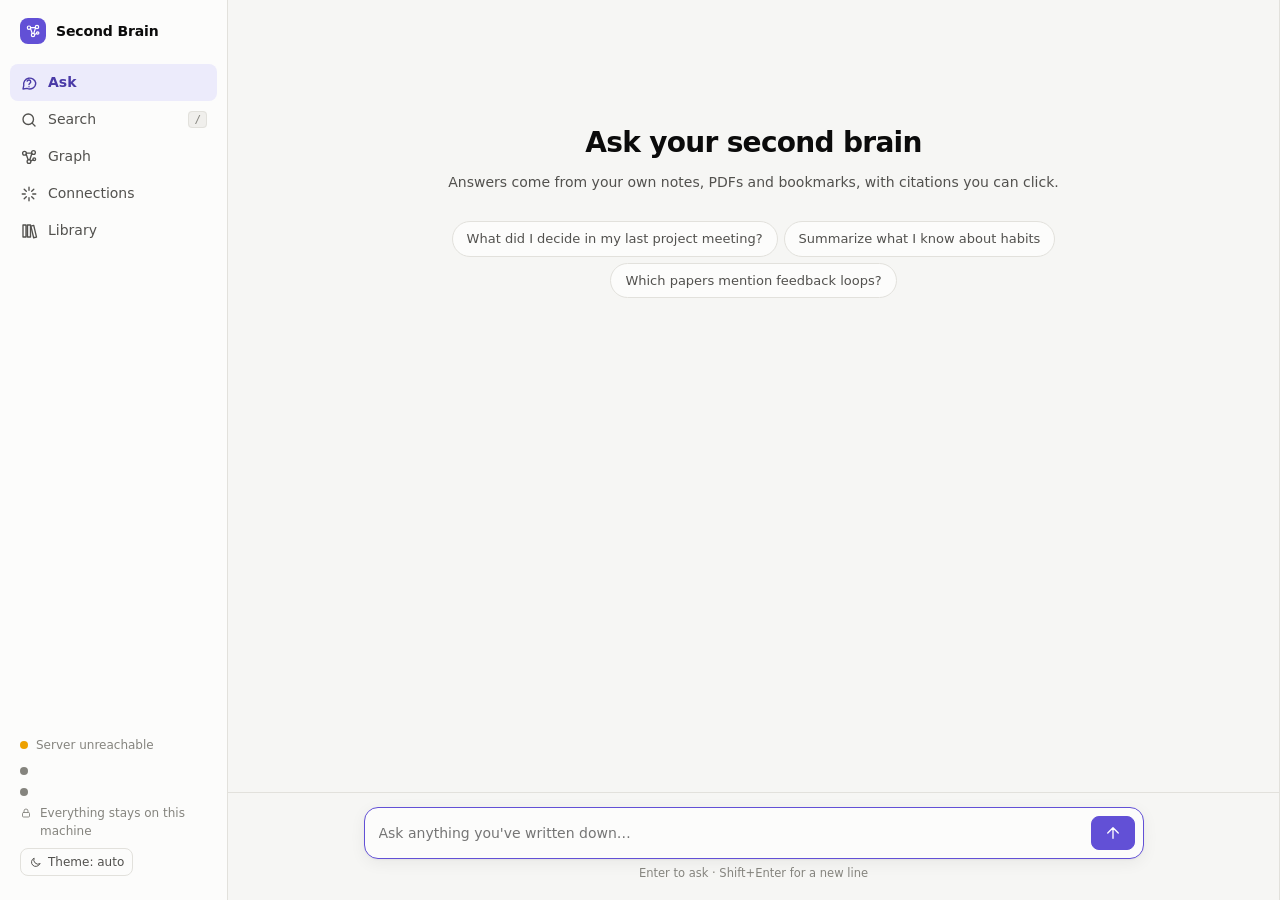
==== secondbrain/static/index.html @ 67fd0c5e "Second Brain OS: local-first knowledge graph over notes, PDFs and bookmarks - Loaders for Markdown (" ====
<!doctype html>
<html lang="en">
<head>
<meta charset="utf-8">
<meta name="viewport" content="width=device-width, initial-scale=1">
<title>Second Brain OS</title>
<link rel="icon" href="data:image/svg+xml,<svg xmlns='http://www.w3.org/2000/svg' viewBox='0 0 32 32'><rect width='32' height='32' rx='8' fill='%236250d6'/><g fill='none' stroke='white' stroke-width='2.4' stroke-linecap='round'><circle cx='10' cy='11' r='3'/><circle cx='22' cy='10' r='3'/><circle cx='16' cy='22' r='3'/><path d='M12.6 12.4 14.6 19.4M19.6 12 17.4 19.3M13 10.8h6'/></g></svg>">
<link rel="stylesheet" href="style.css">
</head>
<body>
<svg width="0" height="0" style="position:absolute" aria-hidden="true">
  <symbol id="i-ask" viewBox="0 0 24 24"><path d="M21 12a8 8 0 0 1-11.6 7.1L4 20l1-4.6A8 8 0 1 1 21 12Z"/><path d="M9.5 9.5a2.5 2.5 0 0 1 4.8 1c0 1.7-2.3 2-2.3 3.5M12 17h.01"/></symbol>
  <symbol id="i-search" viewBox="0 0 24 24"><circle cx="11" cy="11" r="7"/><path d="m20 20-3.5-3.5"/></symbol>
  <symbol id="i-graph" viewBox="0 0 24 24"><circle cx="6" cy="7" r="2.5"/><circle cx="18" cy="6" r="2.5"/><circle cx="12" cy="18" r="2.5"/><circle cx="19" cy="15" r="1.8"/><path d="M8.2 8.3 10.9 15.7M15.8 7.4 13.1 15.7M8.5 6.8h7M14.3 17.2l3.1-1.4"/></symbol>
  <symbol id="i-spark" viewBox="0 0 24 24"><path d="M12 3v4M12 17v4M3 12h4M17 12h4M5.6 5.6l2.8 2.8M15.6 15.6l2.8 2.8M5.6 18.4l2.8-2.8M15.6 8.4l2.8-2.8"/></symbol>
  <symbol id="i-library" viewBox="0 0 24 24"><path d="M4 4h4v16H4zM10 4h4v16h-4z"/><path d="m16.5 4.6 3.8-1 3.7 15.5-3.8.9z" transform="translate(-2 1)"/></symbol>
  <symbol id="i-note" viewBox="0 0 24 24"><path d="M14 3H6a2 2 0 0 0-2 2v14a2 2 0 0 0 2 2h12a2 2 0 0 0 2-2V9z"/><path d="M14 3v6h6M8 13h8M8 17h5"/></symbol>
  <symbol id="i-pdf" viewBox="0 0 24 24"><path d="M14 3H6a2 2 0 0 0-2 2v14a2 2 0 0 0 2 2h12a2 2 0 0 0 2-2V9z"/><path d="M14 3v6h6"/><path d="M8 17v-4h1.5a1.3 1.3 0 0 1 0 2.6H8M13 13v4h1a2 2 0 0 0 0-4z"/></symbol>
  <symbol id="i-bookmark" viewBox="0 0 24 24"><path d="M6 3h12v18l-6-4-6 4z"/></symbol>
  <symbol id="i-web" viewBox="0 0 24 24"><circle cx="12" cy="12" r="9"/><path d="M3 12h18M12 3a14 14 0 0 1 0 18M12 3a14 14 0 0 0 0 18"/></symbol>
  <symbol id="i-doc" viewBox="0 0 24 24"><path d="M14 3H6a2 2 0 0 0-2 2v14a2 2 0 0 0 2 2h12a2 2 0 0 0 2-2V9z"/><path d="M14 3v6h6M8 12h8M8 15h8M8 18h8"/></symbol>
  <symbol id="i-close" viewBox="0 0 24 24"><path d="M6 6l12 12M18 6 6 18"/></symbol>
  <symbol id="i-back" viewBox="0 0 24 24"><path d="M15 6l-6 6 6 6"/></symbol>
  <symbol id="i-external" viewBox="0 0 24 24"><path d="M14 4h6v6M20 4l-9 9M18 14v5a1 1 0 0 1-1 1H5a1 1 0 0 1-1-1V7a1 1 0 0 1 1-1h5"/></symbol>
  <symbol id="i-target" viewBox="0 0 24 24"><circle cx="12" cy="12" r="8"/><circle cx="12" cy="12" r="3"/></symbol>
  <symbol id="i-send" viewBox="0 0 24 24"><path d="M12 19V5M5 12l7-7 7 7"/></symbol>
  <symbol id="i-plus" viewBox="0 0 24 24"><path d="M12 5v14M5 12h14"/></symbol>
  <symbol id="i-minus" viewBox="0 0 24 24"><path d="M5 12h14"/></symbol>
  <symbol id="i-fit" viewBox="0 0 24 24"><path d="M4 9V4h5M20 9V4h-5M4 15v5h5M20 15v5h-5"/></symbol>
  <symbol id="i-refresh" viewBox="0 0 24 24"><path d="M20 11a8 8 0 0 0-14.8-4M4 4v4h4M4 13a8 8 0 0 0 14.8 4M20 20v-4h-4"/></symbol>
  <symbol id="i-folder" viewBox="0 0 24 24"><path d="M3 6a2 2 0 0 1 2-2h4l2 2h8a2 2 0 0 1 2 2v10a2 2 0 0 1-2 2H5a2 2 0 0 1-2-2z"/></symbol>
  <symbol id="i-upload" viewBox="0 0 24 24"><path d="M12 16V4M7 9l5-5 5 5M4 20h16"/></symbol>
  <symbol id="i-moon" viewBox="0 0 24 24"><path d="M20 14.5A8 8 0 0 1 9.5 4a8 8 0 1 0 10.5 10.5Z"/></symbol>
  <symbol id="i-lock" viewBox="0 0 24 24"><rect x="5" y="11" width="14" height="9" rx="2"/><path d="M8 11V8a4 4 0 0 1 8 0v3"/></symbol>
</svg>

<div class="app">
  <aside class="sidebar">
    <div class="brand"><span class="brand-mark"><svg class="i"><use href="#i-graph"/></svg></span>Second Brain</div>
    <nav class="nav" id="nav">
      <button data-view="ask"><svg class="i"><use href="#i-ask"/></svg>Ask</button>
      <button data-view="search"><svg class="i"><use href="#i-search"/></svg>Search<span class="count"><kbd>/</kbd></span></button>
      <button data-view="graph"><svg class="i"><use href="#i-graph"/></svg>Graph</button>
      <button data-view="connections"><svg class="i"><use href="#i-spark"/></svg>Connections<span class="count" id="nav-conn"></span></button>
      <button data-view="library"><svg class="i"><use href="#i-library"/></svg>Library<span class="count" id="nav-docs"></span></button>
    </nav>
    <div class="side-foot">
      <div class="status-line"><span class="dot" id="dot-index"></span><span id="status-index">Loading…</span></div>
      <div class="status-line"><span class="dot" id="dot-embed"></span><span id="status-embed"></span></div>
      <div class="status-line"><span class="dot" id="dot-llm"></span><span id="status-llm"></span></div>
      <div class="status-line"><svg class="i" style="width:12px;height:12px;margin-top:3px"><use href="#i-lock"/></svg><span>Everything stays on this machine</span></div>
      <button class="theme-toggle" id="theme-toggle"><svg class="i" style="width:13px;height:13px"><use href="#i-moon"/></svg><span>Theme: auto</span></button>
    </div>
  </aside>

  <main>
    <!-- ASK -->
    <section class="view" id="view-ask">
      <div class="thread" id="thread"><div class="thread-inner" id="thread-inner">
        <div class="ask-hero" id="ask-hero">
          <h1>Ask your second brain</h1>
          <p>Answers come from your own notes, PDFs and bookmarks, with citations you can click.</p>
          <div class="chips" id="ask-suggestions"></div>
        </div>
      </div></div>
      <div class="composer">
        <form id="ask-form">
          <textarea id="ask-input" rows="1" placeholder="Ask anything you've written down…" autocomplete="off"></textarea>
          <button class="btn primary" id="ask-send" type="submit" aria-label="Ask"><svg class="i"><use href="#i-send"/></svg></button>
        </form>
        <div class="hint" id="ask-hint">Enter to ask · Shift+Enter for a new line</div>
      </div>
    </section>

    <!-- SEARCH -->
    <section class="view" id="view-search">
      <div class="page">
        <div class="searchbar">
          <svg class="i"><use href="#i-search"/></svg>
          <input class="input" id="search-input" placeholder="Search by meaning or keyword…" autocomplete="off">
          <kbd>/</kbd>
        </div>
        <div class="chips" id="search-kinds"></div>
        <div class="results" id="search-results"></div>
      </div>
    </section>

    <!-- GRAPH -->
    <section class="view" id="view-graph">
      <canvas id="graph-canvas"></canvas>
      <div class="graph-panel card" id="graph-panel">
        <div style="display:flex;gap:6px">
          <input class="input" id="graph-find" placeholder="Find a note…" style="padding:7px 10px">
          <button class="btn small" id="graph-panel-toggle" type="button" aria-expanded="true">Filters</button>
        </div>
        <div class="panel-body">
        <h3>Edges</h3>
        <label class="toggle"><input type="checkbox" id="g-links" checked><span class="swatch-line" style="border-color:var(--edge-link)"></span>Links you wrote</label>
        <label class="toggle"><input type="checkbox" id="g-semantic" checked><span class="swatch-line" style="border-color:var(--edge-link);border-top-style:dashed"></span>Similar meaning</label>
        <label class="toggle"><input type="checkbox" id="g-discover" checked><span class="swatch-line" style="border-color:var(--discover)"></span>Discovered connections</label>
        <label class="toggle"><input type="checkbox" id="g-labels" checked>Show labels</label>
        <h3>Shapes</h3>
        <div class="shape-key" id="shape-key"></div>
        <h3>Clusters</h3>
        <div class="legend" id="graph-legend"></div>
        </div>
      </div>
      <div class="graph-zoom card">
        <button id="g-zoom-in" aria-label="Zoom in"><svg class="i"><use href="#i-plus"/></svg></button>
        <button id="g-zoom-out" aria-label="Zoom out"><svg class="i"><use href="#i-minus"/></svg></button>
        <button id="g-fit" aria-label="Fit to screen"><svg class="i"><use href="#i-fit"/></svg></button>
      </div>
      <div class="graph-tip card hidden" id="graph-tip"></div>
      <div class="empty hidden" id="graph-empty" style="position:absolute;inset:0;display:grid;place-content:center">
        <div><svg class="i" style="width:36px;height:36px"><use href="#i-graph"/></svg><h2>Your graph is empty</h2><p>Add a folder of notes in the Library to see how your ideas connect.</p></div>
      </div>
    </section>

    <!-- CONNECTIONS -->
    <section class="view" id="view-connections">
      <div class="page">
        <h1>Discovered connections</h1>
        <p class="lede">Pairs of documents that say similar things but that you never linked, tagged together, or connected through other notes. Each pair shows the words that bridge them and the two passages that match best.</p>
        <div id="conn-list"></div>
      </div>
    </section>

    <!-- LIBRARY -->
    <section class="view" id="view-library">
      <div class="page">
        <h1>Library</h1>
        <p class="lede">Folders and files indexed into your second brain. Changes are picked up when you re-index, or automatically if the server runs with <code>--watch</code>.</p>
        <div class="stats" id="lib-stats"></div>

        <div class="section-title"><svg class="i"><use href="#i-folder"/></svg>Sources</div>
        <form class="add-row" id="add-form">
          <input class="input" id="add-path" placeholder="/path/to/your/notes, a PDF folder, or a bookmarks.html export" style="padding:8px 12px">
          <button class="btn primary" type="submit"><svg class="i"><use href="#i-plus"/></svg>Add</button>
          <button class="btn" type="button" id="reindex-btn" title="Re-scan all sources"><svg class="i"><use href="#i-refresh"/></svg>Re-index</button>
        </form>
        <div class="dropzone" id="dropzone">
          <svg class="i"><use href="#i-upload"/></svg>
          <div>Drop files here or <u>browse</u>. Supports Markdown, text, PDF, DOCX, HTML and bookmark exports.</div>
          <input type="file" id="file-input" multiple hidden accept=".md,.markdown,.txt,.pdf,.docx,.html,.htm,.json,.org,.rst">
        </div>
        <div id="index-progress" class="hidden"><div class="progress"><div id="progress-bar" style="width:0"></div></div><div class="progress-label" id="progress-label"></div></div>
        <div id="index-report"></div>
        <div class="root-list" id="root-list"></div>

        <div class="section-title"><svg class="i"><use href="#i-note"/></svg>Documents <span class="muted" id="doc-count" style="font-weight:400"></span></div>
        <div style="display:flex;gap:8px;margin-bottom:8px;flex-wrap:wrap">
          <input class="input" id="doc-filter" placeholder="Filter by title or tag…" style="padding:6px 10px;max-width:280px">
          <div class="chips" id="doc-kinds" style="align-items:center"></div>
        </div>
        <table class="doc-table"><thead><tr><th>Title</th><th>Type</th><th>Tags</th><th class="num">Words</th></tr></thead><tbody id="doc-rows"></tbody></table>
      </div>
    </section>
  </main>

  <aside class="reader" id="reader">
    <div class="reader-head">
      <button class="icon-btn" id="reader-back" title="Back" disabled><svg class="i"><use href="#i-back"/></svg></button>
      <span style="flex:1"></span>
      <button class="icon-btn" id="reader-graph" title="Show in graph"><svg class="i"><use href="#i-target"/></svg></button>
      <a class="icon-btn" id="reader-open" title="Open original" target="_blank" rel="noopener"><svg class="i"><use href="#i-external"/></svg></a>
      <button class="icon-btn" id="reader-close" title="Close (Esc)"><svg class="i"><use href="#i-close"/></svg></button>
    </div>
    <div class="reader-body" id="reader-body"></div>
  </aside>

  <nav class="mobile-nav" id="mobile-nav">
    <button data-view="ask"><svg class="i"><use href="#i-ask"/></svg>Ask</button>
    <button data-view="search"><svg class="i"><use href="#i-search"/></svg>Search</button>
    <button data-view="graph"><svg class="i"><use href="#i-graph"/></svg>Graph</button>
    <button data-view="connections"><svg class="i"><use href="#i-spark"/></svg>Links</button>
    <button data-view="library"><svg class="i"><use href="#i-library"/></svg>Library</button>
  </nav>
</div>
<div class="cite-pop card hidden" id="cite-pop"></div>

<script src="markdown.js"></script>
<script src="graph.js"></script>
<script src="app.js"></script>
</body>
</html>
---- secondbrain/static/style.css ----
:root {
  color-scheme: light;
  --bg: #f6f6f4;
  --surface: #fcfcfb;
  --surface-2: #f0efec;
  --surface-3: #e7e6e2;
  --border: #e2e1dc;
  --border-strong: #cfcdc6;
  --text: #0b0b0b;
  --text-2: #52514e;
  --text-3: #85847e;
  --accent: #6250d6;
  --accent-soft: #ecebfb;
  --accent-text: #4a3aa7;
  --discover: #eb6834;
  --discover-soft: #fdeee6;
  --mark: #fff1b8;
  --danger: #c93b3a;
  --shadow: 0 1px 2px rgba(0,0,0,.04), 0 4px 16px rgba(0,0,0,.06);
  --series-1: #2a78d6; --series-2: #eb6834; --series-3: #1baf7a; --series-4: #eda100;
  --series-5: #e87ba4; --series-6: #008300; --series-7: #6250d6; --series-8: #e34948;
  --series-other: #a3a29c;
  --edge: rgba(40, 40, 36, .16);
  --edge-link: rgba(40, 40, 36, .42);
  --radius: 10px;
  --font: ui-sans-serif, system-ui, -apple-system, "Segoe UI", Roboto, "Helvetica Neue", Arial, sans-serif;
  --mono: ui-monospace, SFMono-Regular, Menlo, Consolas, monospace;
}
@media (prefers-color-scheme: dark) {
  :root:not([data-theme="light"]) {
    color-scheme: dark;
    --bg: #121211; --surface: #1a1a19; --surface-2: #232321; --surface-3: #2d2d2a;
    --border: #2f2f2c; --border-strong: #42423e;
    --text: #f0efec; --text-2: #c3c2b7; --text-3: #8d8c84;
    --accent: #9085e9; --accent-soft: #26233f; --accent-text: #b9b1f5;
    --discover: #f08055; --discover-soft: #3a2419; --mark: #4d4214; --danger: #e66767;
    --shadow: 0 1px 2px rgba(0,0,0,.3), 0 6px 24px rgba(0,0,0,.35);
    --series-1: #3987e5; --series-2: #d95926; --series-3: #199e70; --series-4: #c98500;
    --series-5: #d55181; --series-6: #008300; --series-7: #9085e9; --series-8: #e66767;
    --series-other: #6b6a64;
    --edge: rgba(240, 239, 236, .13); --edge-link: rgba(240, 239, 236, .4);
  }
}
:root[data-theme="dark"] {
  color-scheme: dark;
  --bg: #121211; --surface: #1a1a19; --surface-2: #232321; --surface-3: #2d2d2a;
  --border: #2f2f2c; --border-strong: #42423e;
  --text: #f0efec; --text-2: #c3c2b7; --text-3: #8d8c84;
  --accent: #9085e9; --accent-soft: #26233f; --accent-text: #b9b1f5;
  --discover: #f08055; --discover-soft: #3a2419; --mark: #4d4214; --danger: #e66767;
  --shadow: 0 1px 2px rgba(0,0,0,.3), 0 6px 24px rgba(0,0,0,.35);
  --series-1: #3987e5; --series-2: #d95926; --series-3: #199e70; --series-4: #c98500;
  --series-5: #d55181; --series-6: #008300; --series-7: #9085e9; --series-8: #e66767;
  --series-other: #6b6a64;
  --edge: rgba(240, 239, 236, .13); --edge-link: rgba(240, 239, 236, .4);
}

* { box-sizing: border-box; }
html, body { height: 100%; margin: 0; }
body { background: var(--bg); color: var(--text); font: 14px/1.5 var(--font); -webkit-font-smoothing: antialiased; }
button, input, textarea, select { font: inherit; color: inherit; }
a { color: var(--accent-text); }
svg.i { width: 18px; height: 18px; flex: none; stroke: currentColor; fill: none; stroke-width: 1.8; stroke-linecap: round; stroke-linejoin: round; }
.muted { color: var(--text-3); }
.hidden { display: none !important; }

/* ---------- layout ---------- */
.app { display: grid; grid-template-columns: 228px 1fr auto; height: 100vh; overflow: hidden; }
.sidebar { background: var(--surface); border-right: 1px solid var(--border); display: flex; flex-direction: column; padding: 14px 10px; gap: 4px; min-width: 0; }
.brand { display: flex; align-items: center; gap: 10px; padding: 4px 10px 16px; font-weight: 650; letter-spacing: -.01em; }
.brand-mark { width: 26px; height: 26px; border-radius: 8px; background: var(--accent); display: grid; place-items: center; color: #fff; }
.brand-mark svg { width: 16px; height: 16px; stroke: #fff; }
.nav button { display: flex; align-items: center; gap: 10px; width: 100%; padding: 8px 10px; border: 0; background: none; border-radius: 8px; color: var(--text-2); cursor: pointer; text-align: left; }
.nav button:hover { background: var(--surface-2); color: var(--text); }
.nav button.active { background: var(--accent-soft); color: var(--accent-text); font-weight: 560; }
.nav .count { margin-left: auto; font-size: 12px; color: var(--text-3); font-variant-numeric: tabular-nums; }
.nav button.active .count { color: var(--accent-text); }
.side-foot { margin-top: auto; padding: 10px; font-size: 12px; color: var(--text-3); display: flex; flex-direction: column; gap: 8px; }
.status-line { display: flex; align-items: flex-start; gap: 8px; }
.dot { width: 8px; height: 8px; border-radius: 50%; margin-top: 5px; flex: none; background: var(--text-3); }
.dot.ok { background: var(--series-3); }
.dot.warn { background: var(--series-4); }
.dot.busy { background: var(--accent); animation: pulse 1.2s infinite; }
@keyframes pulse { 50% { opacity: .3; } }
.theme-toggle { align-self: flex-start; border: 1px solid var(--border); background: var(--surface); border-radius: 8px; padding: 4px 8px; cursor: pointer; display: flex; gap: 6px; align-items: center; color: var(--text-2); font-size: 12px; }

main { min-width: 0; overflow: hidden; position: relative; }
.view { position: absolute; inset: 0; overflow-y: auto; display: none; }
.view.active { display: block; }
.page { max-width: 860px; margin: 0 auto; padding: 32px 28px 64px; }
.page h1 { font-size: 22px; letter-spacing: -.02em; margin: 0 0 4px; font-weight: 650; }
.page .lede { color: var(--text-2); margin: 0 0 24px; }

/* ---------- common controls ---------- */
.input { width: 100%; border: 1px solid var(--border); background: var(--surface); border-radius: var(--radius); padding: 10px 12px; outline: none; transition: border-color .15s, box-shadow .15s; }
.input:focus { border-color: var(--accent); box-shadow: 0 0 0 3px var(--accent-soft); }
.btn { display: inline-flex; align-items: center; gap: 6px; border: 1px solid var(--border); background: var(--surface); border-radius: 8px; padding: 7px 12px; cursor: pointer; white-space: nowrap; }
.btn:hover { background: var(--surface-2); }
.btn.primary { background: var(--accent); border-color: var(--accent); color: #fff; }
.btn.primary:hover { filter: brightness(1.08); }
.btn:disabled { opacity: .5; cursor: default; }
.btn.small { padding: 4px 9px; font-size: 12px; }
.chips { display: flex; flex-wrap: wrap; gap: 6px; }
.chip { border: 1px solid var(--border); background: var(--surface); border-radius: 999px; padding: 3px 10px; font-size: 12px; cursor: pointer; color: var(--text-2); }
.chip:hover { border-color: var(--border-strong); color: var(--text); }
.chip.active { background: var(--text); border-color: var(--text); color: var(--surface); }
.tag { display: inline-block; font-size: 11.5px; color: var(--text-3); background: var(--surface-2); border-radius: 5px; padding: 1px 6px; margin: 0 4px 4px 0; }
.kind { display: inline-flex; align-items: center; gap: 4px; font-size: 11px; text-transform: uppercase; letter-spacing: .04em; color: var(--text-3); font-weight: 600; }
.kind svg { width: 13px; height: 13px; }
.card { background: var(--surface); border: 1px solid var(--border); border-radius: var(--radius); }
mark { background: var(--mark); color: inherit; border-radius: 2px; padding: 0 1px; }
.empty { text-align: center; padding: 64px 20px; color: var(--text-3); }
.empty h2 { color: var(--text); font-size: 17px; margin: 12px 0 4px; font-weight: 600; }
.spinner { width: 14px; height: 14px; border: 2px solid var(--border-strong); border-top-color: var(--accent); border-radius: 50%; animation: spin .7s linear infinite; display: inline-block; vertical-align: -2px; }
@keyframes spin { to { transform: rotate(360deg); } }

/* ---------- ask ---------- */
#view-ask { display: none; flex-direction: column; }
#view-ask.active { display: flex; }
.thread { flex: 1; overflow-y: auto; }
.thread-inner { max-width: 780px; margin: 0 auto; padding: 32px 28px 24px; }
.ask-hero { text-align: center; padding: 10vh 0 24px; }
.ask-hero h1 { font-size: 28px; letter-spacing: -.025em; margin: 0 0 8px; font-weight: 650; }
.ask-hero p { color: var(--text-2); margin: 0 0 28px; }
.ask-hero .chips { justify-content: center; max-width: 620px; margin: 0 auto; }
.ask-hero .chip { padding: 7px 14px; font-size: 13px; }
.msg-user { margin: 28px 0 12px; font-size: 18px; font-weight: 600; letter-spacing: -.01em; }
.answer { line-height: 1.65; }
.answer-meta { display: flex; gap: 8px; align-items: center; font-size: 12px; color: var(--text-3); margin-bottom: 8px; }
.answer-meta .badge { border: 1px solid var(--border); border-radius: 999px; padding: 1px 8px; }
.cite { display: inline-flex; align-items: center; justify-content: center; min-width: 18px; height: 18px; padding: 0 5px; margin: 0 1px; border-radius: 5px; background: var(--accent-soft); color: var(--accent-text); font-size: 11px; font-weight: 650; cursor: pointer; vertical-align: 2px; text-decoration: none; border: 0; line-height: 1; }
.cite:hover { background: var(--accent); color: #fff; }
.sources { display: grid; grid-template-columns: repeat(auto-fill, minmax(220px, 1fr)); gap: 8px; margin: 16px 0 8px; }
.source { padding: 10px 12px; cursor: pointer; transition: border-color .15s; position: relative; }
.source:hover { border-color: var(--accent); }
.source .n { position: absolute; top: 10px; right: 10px; font-size: 11px; font-weight: 650; color: var(--accent-text); }
.source .t { font-weight: 560; font-size: 13px; padding-right: 22px; overflow: hidden; text-overflow: ellipsis; white-space: nowrap; }
.source .loc { font-size: 12px; color: var(--text-3); overflow: hidden; text-overflow: ellipsis; white-space: nowrap; }
.source.dim { opacity: .55; }
.composer { border-top: 1px solid var(--border); background: var(--bg); padding: 14px 28px 18px; }
.composer form { max-width: 780px; margin: 0 auto; display: flex; gap: 8px; align-items: flex-end; background: var(--surface); border: 1px solid var(--border); border-radius: 14px; padding: 8px 8px 8px 14px; box-shadow: var(--shadow); }
.composer form:focus-within { border-color: var(--accent); }
.composer textarea { flex: 1; border: 0; outline: 0; resize: none; background: transparent; padding: 6px 0; max-height: 160px; }
.composer .hint { max-width: 780px; margin: 6px auto 0; font-size: 11.5px; color: var(--text-3); text-align: center; }
.cite-pop { position: fixed; z-index: 50; max-width: 380px; padding: 10px 12px; font-size: 12.5px; line-height: 1.5; box-shadow: var(--shadow); pointer-events: none; }
.cite-pop .t { font-weight: 600; margin-bottom: 4px; }

/* ---------- markdown ---------- */
.md h1, .md h2, .md h3, .md h4 { letter-spacing: -.01em; line-height: 1.3; margin: 1.3em 0 .5em; font-weight: 640; }
.md h1 { font-size: 1.45em; } .md h2 { font-size: 1.2em; } .md h3 { font-size: 1.05em; } .md h4 { font-size: 1em; }
.md > :first-child { margin-top: 0; }
.md p, .md ul, .md ol, .md blockquote, .md pre, .md table { margin: 0 0 .8em; }
.md ul, .md ol { padding-left: 1.4em; }
.md li { margin: .15em 0; }
.md code { font-family: var(--mono); font-size: .88em; background: var(--surface-2); padding: .1em .35em; border-radius: 4px; }
.md pre { background: var(--surface-2); padding: 12px 14px; border-radius: 8px; overflow-x: auto; }
.md pre code { background: none; padding: 0; }
.md blockquote { border-left: 3px solid var(--border-strong); padding-left: 12px; color: var(--text-2); }
.md hr { border: 0; border-top: 1px solid var(--border); margin: 1.4em 0; }
.md table { border-collapse: collapse; width: 100%; font-size: .95em; }
.md th, .md td { border: 1px solid var(--border); padding: 5px 9px; text-align: left; }
.md a.wikilink { color: var(--accent-text); text-decoration: none; border-bottom: 1px dashed currentColor; cursor: pointer; }
.md .hashtag { color: var(--accent-text); }
.md .page-break { display: flex; align-items: center; gap: 10px; color: var(--text-3); font-size: 11px; text-transform: uppercase; letter-spacing: .06em; margin: 1.6em 0 1em; }
.md .page-break::before, .md .page-break::after { content: ""; flex: 1; border-top: 1px solid var(--border); }

/* ---------- search ---------- */
.searchbar { position: relative; margin-bottom: 14px; }
.searchbar svg { position: absolute; left: 12px; top: 50%; transform: translateY(-50%); color: var(--text-3); }
.searchbar .input { padding-left: 38px; font-size: 15px; padding-top: 12px; padding-bottom: 12px; }
.searchbar kbd { position: absolute; right: 12px; top: 50%; transform: translateY(-50%); }
kbd { font-family: var(--mono); font-size: 11px; color: var(--text-3); border: 1px solid var(--border); border-radius: 4px; padding: 1px 5px; background: var(--surface-2); }
.results { margin-top: 18px; display: flex; flex-direction: column; gap: 10px; }
.result { padding: 14px 16px; cursor: pointer; transition: border-color .15s; }
.result:hover { border-color: var(--border-strong); }
.result-head { display: flex; align-items: baseline; gap: 10px; margin-bottom: 4px; }
.result-title { font-weight: 600; font-size: 15px; }
.result-loc { font-size: 12px; color: var(--text-3); }
.result-snippet { color: var(--text-2); font-size: 13.5px; }
.result-more { font-size: 12.5px; color: var(--text-3); margin-top: 6px; padding-top: 6px; border-top: 1px dashed var(--border); }
.result-why { margin-left: auto; font-size: 11px; color: var(--text-3); display: flex; gap: 6px; white-space: nowrap; }

/* ---------- graph ---------- */
#view-graph { overflow: hidden; }
#graph-canvas { position: absolute; inset: 0; width: 100%; height: 100%; cursor: grab; touch-action: none; }
#graph-canvas.dragging { cursor: grabbing; }
#graph-canvas.pointer { cursor: pointer; }
.graph-panel { position: absolute; top: 16px; left: 16px; width: 264px; padding: 12px; display: flex; flex-direction: column; gap: 10px; box-shadow: var(--shadow); max-height: calc(100% - 32px); overflow-y: auto; }
.graph-panel .panel-body { display: flex; flex-direction: column; gap: 10px; }
.graph-panel.collapsed .panel-body { display: none; }
#graph-panel-toggle { display: none; }
.graph-panel h3 { margin: 0; font-size: 11px; text-transform: uppercase; letter-spacing: .06em; color: var(--text-3); font-weight: 650; }
.toggle { display: flex; align-items: center; gap: 8px; font-size: 13px; cursor: pointer; user-select: none; }
.toggle input { accent-color: var(--accent); margin: 0; }
.swatch-line { width: 18px; height: 0; border-top: 2px solid; flex: none; }
.legend { display: flex; flex-direction: column; gap: 2px; }
.legend-item { display: flex; align-items: center; gap: 8px; font-size: 12.5px; padding: 3px 6px; margin: 0 -6px; border-radius: 6px; cursor: pointer; color: var(--text-2); }
.legend-item:hover { background: var(--surface-2); }
.legend-item.off { opacity: .35; }
.legend-item .sw { width: 10px; height: 10px; border-radius: 3px; flex: none; }
.legend-item .lbl { overflow: hidden; text-overflow: ellipsis; white-space: nowrap; flex: 1; }
.legend-item .ct { font-size: 11px; color: var(--text-3); font-variant-numeric: tabular-nums; }
.shape-key { display: flex; gap: 12px; flex-wrap: wrap; font-size: 12px; color: var(--text-2); }
.shape-key span { display: inline-flex; align-items: center; gap: 5px; }
.graph-zoom { position: absolute; right: 16px; bottom: 16px; display: flex; flex-direction: column; box-shadow: var(--shadow); overflow: hidden; }
.graph-zoom button { border: 0; background: none; width: 34px; height: 34px; cursor: pointer; display: grid; place-items: center; color: var(--text-2); }
.graph-zoom button:hover { background: var(--surface-2); color: var(--text); }
.graph-zoom button + button { border-top: 1px solid var(--border); }
.graph-tip { position: absolute; pointer-events: none; padding: 8px 10px; font-size: 12.5px; box-shadow: var(--shadow); max-width: 280px; z-index: 5; }
.graph-tip .t { font-weight: 600; }
.range { width: 100%; accent-color: var(--accent); }

/* ---------- connections ---------- */
.conn { padding: 16px; margin-bottom: 12px; }
.conn-pair { display: grid; grid-template-columns: 1fr auto 1fr; gap: 12px; align-items: stretch; }
.conn-doc { cursor: pointer; padding: 10px 12px; border-radius: 8px; background: var(--surface-2); min-width: 0; }
.conn-doc:hover { background: var(--surface-3); }
.conn-doc .t { font-weight: 600; font-size: 14px; margin: 2px 0 6px; }
.conn-doc .q { font-size: 12.5px; color: var(--text-2); display: -webkit-box; -webkit-line-clamp: 4; -webkit-box-orient: vertical; overflow: hidden; }
.conn-mid { display: flex; flex-direction: column; align-items: center; justify-content: center; gap: 4px; color: var(--discover); min-width: 56px; }
.conn-mid .pct { font-size: 12px; font-weight: 650; font-variant-numeric: tabular-nums; }
.conn-foot { display: flex; align-items: center; gap: 8px; margin-top: 12px; flex-wrap: wrap; font-size: 12px; color: var(--text-3); }
.term { background: var(--discover-soft); color: var(--text); border-radius: 5px; padding: 1px 7px; font-size: 12px; }
.conn-foot .btn { margin-left: auto; }

/* ---------- library ---------- */
.stats { display: grid; grid-template-columns: repeat(4, 1fr); gap: 10px; margin-bottom: 24px; }
.stat { padding: 12px 14px; }
.stat .v { font-size: 22px; font-weight: 650; letter-spacing: -.02em; font-variant-numeric: tabular-nums; }
.stat .l { font-size: 12px; color: var(--text-3); }
.section-title { font-size: 13px; font-weight: 650; margin: 28px 0 10px; display: flex; align-items: center; gap: 8px; }
.add-row { display: flex; gap: 8px; }
.dropzone { margin-top: 10px; border: 1.5px dashed var(--border-strong); border-radius: var(--radius); padding: 22px; text-align: center; color: var(--text-3); cursor: pointer; transition: all .15s; }
.dropzone.over, .dropzone:hover { border-color: var(--accent); background: var(--accent-soft); color: var(--accent-text); }
.root-list { display: flex; flex-direction: column; gap: 6px; margin-top: 10px; }
.root { display: flex; align-items: center; gap: 10px; padding: 8px 12px; font-family: var(--mono); font-size: 12.5px; }
.root span { flex: 1; overflow: hidden; text-overflow: ellipsis; white-space: nowrap; }
.progress { height: 4px; background: var(--surface-3); border-radius: 2px; overflow: hidden; margin-top: 10px; }
.progress > div { height: 100%; background: var(--accent); transition: width .3s; }
.progress-label { font-size: 12px; color: var(--text-3); margin-top: 6px; overflow: hidden; text-overflow: ellipsis; white-space: nowrap; }
.doc-table { width: 100%; border-collapse: collapse; font-size: 13px; }
.doc-table th { text-align: left; font-weight: 600; color: var(--text-3); font-size: 12px; padding: 6px 10px; border-bottom: 1px solid var(--border); }
.doc-table td { padding: 8px 10px; border-bottom: 1px solid var(--border); vertical-align: top; }
.doc-table tr:hover td { background: var(--surface-2); cursor: pointer; }
.doc-table .num { text-align: right; font-variant-numeric: tabular-nums; color: var(--text-2); }
.notice { padding: 10px 12px; border-radius: 8px; background: var(--surface-2); font-size: 12.5px; color: var(--text-2); margin-top: 10px; }
.notice.error { color: var(--danger); }

/* ---------- reader ---------- */
.reader { width: 0; overflow: hidden; background: var(--surface); border-left: 1px solid var(--border); transition: width .2s ease; display: flex; flex-direction: column; }
.reader.open { width: min(560px, 46vw); }
.reader-head { display: flex; align-items: center; gap: 4px; padding: 10px 12px; border-bottom: 1px solid var(--border); min-width: 320px; }
.icon-btn { border: 0; background: none; width: 30px; height: 30px; border-radius: 7px; display: grid; place-items: center; cursor: pointer; color: var(--text-2); flex: none; }
.icon-btn:hover { background: var(--surface-2); color: var(--text); }
.icon-btn:disabled { opacity: .3; cursor: default; background: none; }
.reader-body { flex: 1; overflow-y: auto; padding: 22px 26px 48px; min-width: 320px; }
.reader-title { font-size: 21px; font-weight: 650; letter-spacing: -.02em; margin: 6px 0 4px; line-height: 1.25; }
.reader-path { font-size: 12px; color: var(--text-3); word-break: break-all; margin-bottom: 10px; }
.cited { border-left: 3px solid var(--accent); background: var(--accent-soft); padding: 10px 12px; border-radius: 0 8px 8px 0; margin: 14px 0 20px; font-size: 13px; }
.cited .l { font-size: 11px; text-transform: uppercase; letter-spacing: .05em; color: var(--accent-text); font-weight: 650; margin-bottom: 4px; }
.reader .md { font-size: 14.5px; line-height: 1.7; }
.reader mark.hit { background: var(--mark); box-shadow: 0 0 0 2px var(--mark); }
.rel-section { margin-top: 28px; border-top: 1px solid var(--border); padding-top: 16px; }
.rel-section h4 { margin: 0 0 8px; font-size: 12px; text-transform: uppercase; letter-spacing: .05em; color: var(--text-3); font-weight: 650; }
.rel-item { display: flex; align-items: center; gap: 8px; padding: 6px 8px; margin: 0 -8px; border-radius: 7px; cursor: pointer; font-size: 13.5px; }
.rel-item:hover { background: var(--surface-2); }
.rel-item .t { flex: 1; min-width: 0; overflow: hidden; text-overflow: ellipsis; white-space: nowrap; }
.rel-item .sub { font-size: 11.5px; color: var(--text-3); white-space: nowrap; overflow: hidden; text-overflow: ellipsis; max-width: 45%; }
.new-badge { font-size: 10px; font-weight: 700; text-transform: uppercase; letter-spacing: .04em; color: var(--discover); border: 1px solid currentColor; border-radius: 4px; padding: 0 4px; flex: none; }

/* ---------- toast ---------- */
.toast { position: fixed; bottom: 20px; left: 50%; transform: translateX(-50%); padding: 10px 16px; box-shadow: var(--shadow); z-index: 100; font-size: 13px; }

/* ---------- mobile ---------- */
.mobile-nav { display: none; }
@media (max-width: 820px) {
  .app { grid-template-columns: 1fr; grid-template-rows: 1fr auto; }
  .sidebar { display: none; }
  .mobile-nav { display: flex; border-top: 1px solid var(--border); background: var(--surface); }
  .mobile-nav button { flex: 1; border: 0; background: none; padding: 8px 0 10px; display: flex; flex-direction: column; align-items: center; gap: 2px; font-size: 11px; color: var(--text-3); cursor: pointer; }
  .mobile-nav button.active { color: var(--accent-text); }
  .reader { position: fixed; inset: 0; z-index: 40; width: 100% !important; border: 0; transform: translateX(100%); transition: transform .2s; }
  .reader.open { transform: none; }
  .reader-head, .reader-body { min-width: 0; }
  .page, .thread-inner { padding-left: 16px; padding-right: 16px; }
  .composer { padding-left: 16px; padding-right: 16px; }
  .stats { grid-template-columns: repeat(2, 1fr); }
  .conn-pair { grid-template-columns: 1fr; }
  .conn-mid { flex-direction: row; }
  .graph-panel { width: auto; right: 16px; top: 12px; left: 12px; max-height: 60%; }
  #graph-panel-toggle { display: inline-flex; }
  .result-why { display: none; }
}
::highlight(cited) { background-color: var(--mark); }
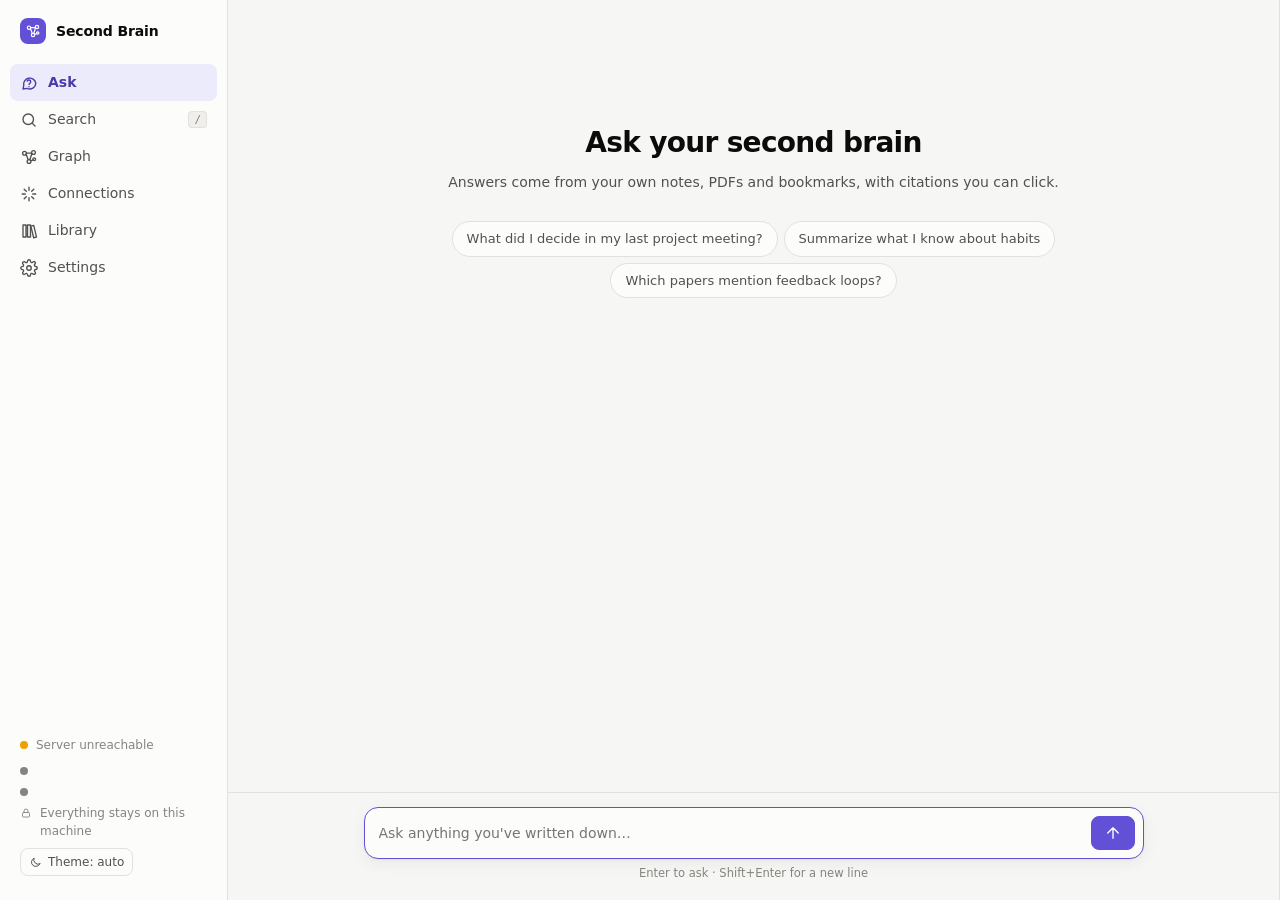
==== commit aabfbdbf: "Add API key manager and cloud answer engines (Claude, OpenAI, Gemini, GitHub Models) - New llm modul" ====
--- a/secondbrain/static/index.html
+++ b/secondbrain/static/index.html
@@ -31,6 +31,9 @@
   <symbol id="i-folder" viewBox="0 0 24 24"><path d="M3 6a2 2 0 0 1 2-2h4l2 2h8a2 2 0 0 1 2 2v10a2 2 0 0 1-2 2H5a2 2 0 0 1-2-2z"/></symbol>
   <symbol id="i-upload" viewBox="0 0 24 24"><path d="M12 16V4M7 9l5-5 5 5M4 20h16"/></symbol>
   <symbol id="i-moon" viewBox="0 0 24 24"><path d="M20 14.5A8 8 0 0 1 9.5 4a8 8 0 1 0 10.5 10.5Z"/></symbol>
+  <symbol id="i-settings" viewBox="0 0 24 24"><circle cx="12" cy="12" r="3"/><path d="M19.4 15a1.7 1.7 0 0 0 .3 1.8l.1.1a2 2 0 1 1-2.8 2.8l-.1-.1a1.7 1.7 0 0 0-1.8-.3 1.7 1.7 0 0 0-1 1.5V21a2 2 0 1 1-4 0v-.1a1.7 1.7 0 0 0-1.1-1.5 1.7 1.7 0 0 0-1.8.3l-.1.1a2 2 0 1 1-2.8-2.8l.1-.1a1.7 1.7 0 0 0 .3-1.8 1.7 1.7 0 0 0-1.5-1H3a2 2 0 1 1 0-4h.1a1.7 1.7 0 0 0 1.5-1.1 1.7 1.7 0 0 0-.3-1.8l-.1-.1a2 2 0 1 1 2.8-2.8l.1.1a1.7 1.7 0 0 0 1.8.3H9a1.7 1.7 0 0 0 1-1.5V3a2 2 0 1 1 4 0v.1a1.7 1.7 0 0 0 1 1.5 1.7 1.7 0 0 0 1.8-.3l.1-.1a2 2 0 1 1 2.8 2.8l-.1.1a1.7 1.7 0 0 0-.3 1.8V9a1.7 1.7 0 0 0 1.5 1H21a2 2 0 1 1 0 4h-.1a1.7 1.7 0 0 0-1.5 1Z"/></symbol>
+  <symbol id="i-cloud" viewBox="0 0 24 24"><path d="M17.5 19H7a5 5 0 1 1 1-9.9A6 6 0 0 1 19.5 11 4 4 0 0 1 17.5 19Z"/></symbol>
+  <symbol id="i-key" viewBox="0 0 24 24"><circle cx="8" cy="15" r="4"/><path d="m10.8 12.2 9.2-9.2M17 6l3 3M14 9l2 2"/></symbol>
   <symbol id="i-lock" viewBox="0 0 24 24"><rect x="5" y="11" width="14" height="9" rx="2"/><path d="M8 11V8a4 4 0 0 1 8 0v3"/></symbol>
 </svg>
 
@@ -43,6 +46,7 @@
       <button data-view="graph"><svg class="i"><use href="#i-graph"/></svg>Graph</button>
       <button data-view="connections"><svg class="i"><use href="#i-spark"/></svg>Connections<span class="count" id="nav-conn"></span></button>
       <button data-view="library"><svg class="i"><use href="#i-library"/></svg>Library<span class="count" id="nav-docs"></span></button>
+      <button data-view="settings"><svg class="i"><use href="#i-settings"/></svg>Settings</button>
     </nav>
     <div class="side-foot">
       <div class="status-line"><span class="dot" id="dot-index"></span><span id="status-index">Loading…</span></div>
@@ -155,6 +159,30 @@
         <table class="doc-table"><thead><tr><th>Title</th><th>Type</th><th>Tags</th><th class="num">Words</th></tr></thead><tbody id="doc-rows"></tbody></table>
       </div>
     </section>
+    <!-- SETTINGS -->
+    <section class="view" id="view-settings">
+      <div class="page">
+        <h1>Settings</h1>
+        <p class="lede">Choose what writes your answers, and see exactly what Second Brain reads.</p>
+
+        <div class="section-title"><svg class="i"><use href="#i-ask"/></svg>Answer engine</div>
+        <div class="chips" id="engine-choice"></div>
+        <div class="notice" id="engine-note"></div>
+        <div class="providers" id="providers"></div>
+
+        <div class="section-title"><svg class="i"><use href="#i-folder"/></svg>What gets indexed</div>
+        <div class="card explain md">
+          <p><strong>Only what you add.</strong> Second Brain never scans your whole disk. It reads the folders and files you add in the Library (or with <code>brain add</code>), plus files you drop into the upload box. Nothing else on your machine is opened.</p>
+          <ul>
+            <li><strong>Inside an added folder</strong> it reads, recursively, files with these extensions: <code>.md .markdown .txt .org .rst .pdf .docx .html .htm</code>, and bookmark exports (<code>bookmarks.html</code>, Chrome's <code>Bookmarks</code> JSON). Everything else is ignored: images, code, archives, apps.</li>
+            <li><strong>It skips</strong> hidden files and folders (anything starting with a dot), <code>.git</code>, <code>node_modules</code>, virtualenvs, <code>.obsidian</code>, <code>.trash</code>, build folders, and files larger than 50&nbsp;MB.</li>
+            <li><strong>Re-indexing</strong> only re-reads files whose size or modification time changed, and removes documents whose files were deleted. With <code>brain serve --watch</code>, changes in your added folders are picked up within a few seconds.</li>
+            <li><strong>Your files are never modified.</strong> Their text is copied into one database, <code id="home-path">~/.secondbrain/brain.db</code>. Removing a source deletes its entries from that database, not your files.</li>
+            <li><strong>Network use:</strong> none by default. The only outbound traffic is a one-time download of the local embedding model, fetching bookmarked pages if you turn on <code>fetch_bookmarks</code>, and the cloud answer engine if you select one above.</li>
+          </ul>
+        </div>
+      </div>
+    </section>
   </main>
 
   <aside class="reader" id="reader">
@@ -174,6 +202,7 @@
     <button data-view="graph"><svg class="i"><use href="#i-graph"/></svg>Graph</button>
     <button data-view="connections"><svg class="i"><use href="#i-spark"/></svg>Links</button>
     <button data-view="library"><svg class="i"><use href="#i-library"/></svg>Library</button>
+    <button data-view="settings"><svg class="i"><use href="#i-settings"/></svg>Settings</button>
   </nav>
 </div>
 <div class="cite-pop card hidden" id="cite-pop"></div>
--- a/secondbrain/static/style.css
+++ b/secondbrain/static/style.css
@@ -246,6 +246,34 @@
 .notice { padding: 10px 12px; border-radius: 8px; background: var(--surface-2); font-size: 12.5px; color: var(--text-2); margin-top: 10px; }
 .notice.error { color: var(--danger); }
 
+/* ---------- settings ---------- */
+#engine-choice { margin-bottom: 10px; }
+#engine-choice .chip { display: inline-flex; align-items: center; gap: 5px; padding: 5px 12px; font-size: 13px; }
+#engine-choice .chip:disabled { opacity: .45; cursor: not-allowed; }
+#engine-choice .chip svg { width: 13px; height: 13px; }
+.providers { display: grid; grid-template-columns: repeat(auto-fill, minmax(330px, 1fr)); gap: 10px; margin-top: 14px; }
+.provider { padding: 14px 16px; display: flex; flex-direction: column; gap: 8px; }
+.provider.active { border-color: var(--accent); box-shadow: 0 0 0 3px var(--accent-soft); }
+.p-head { display: flex; align-items: center; gap: 8px; }
+.p-name { font-weight: 620; font-size: 14.5px; }
+.pill { font-size: 10.5px; font-weight: 650; text-transform: uppercase; letter-spacing: .04em; border-radius: 4px; padding: 1px 6px; display: inline-flex; align-items: center; gap: 3px; }
+.pill svg { width: 11px; height: 11px; }
+.pill.local { background: var(--surface-2); color: var(--text-2); }
+.pill.cloud { background: var(--discover-soft); color: var(--text); }
+.p-status { margin-left: auto; font-size: 12px; color: var(--text-3); display: flex; align-items: center; gap: 6px; }
+.p-notes { font-size: 12.5px; color: var(--text-2); }
+.p-key { display: flex; gap: 6px; }
+.p-key .input, .p-model select { padding: 6px 10px; font-size: 13px; }
+.p-keyline { font-size: 12px; color: var(--text-3); display: flex; gap: 8px; align-items: center; flex-wrap: wrap; }
+.p-keyline code { font-family: var(--mono); color: var(--text-2); }
+.linkish { background: none; border: 0; padding: 0; color: var(--accent-text); cursor: pointer; font-size: inherit; text-decoration: underline; }
+.p-model { display: flex; gap: 6px; align-items: center; font-size: 12.5px; color: var(--text-3); }
+.p-model select { flex: 1; min-width: 0; border: 1px solid var(--border); background: var(--surface); border-radius: 8px; }
+.p-error { font-size: 12px; color: var(--danger); }
+.explain { padding: 16px 20px; font-size: 13.5px; }
+.explain ul { margin-bottom: 0; }
+.answer-meta .badge.cloud { border-color: var(--discover); }
+
 /* ---------- reader ---------- */
 .reader { width: 0; overflow: hidden; background: var(--surface); border-left: 1px solid var(--border); transition: width .2s ease; display: flex; flex-direction: column; }
 .reader.open { width: min(560px, 46vw); }
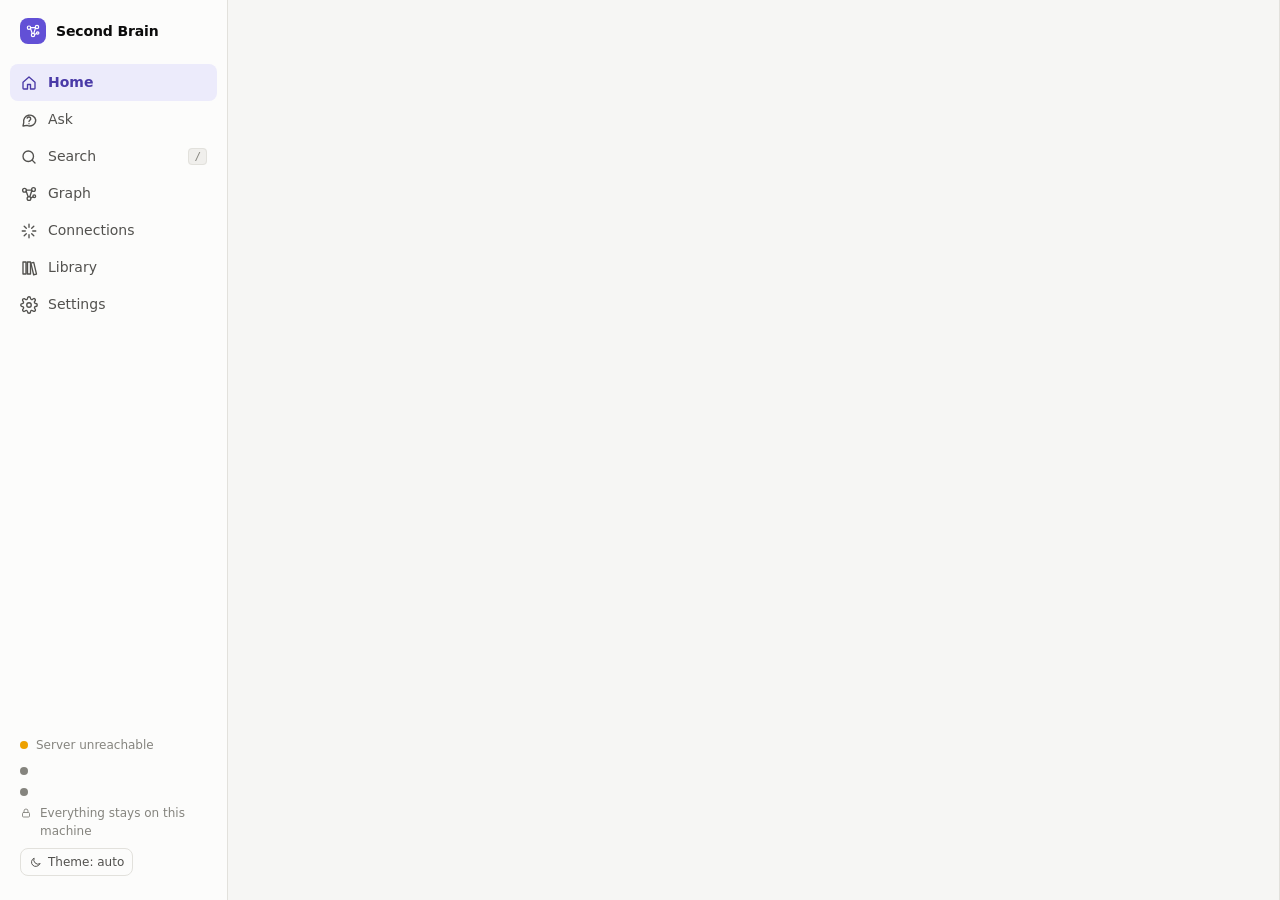
==== commit 863487a9: "Find notes automatically and show everything organised on Home - Discovery: Obsidian/Logseq vaults, " ====
--- a/secondbrain/static/index.html
+++ b/secondbrain/static/index.html
@@ -31,6 +31,8 @@
   <symbol id="i-folder" viewBox="0 0 24 24"><path d="M3 6a2 2 0 0 1 2-2h4l2 2h8a2 2 0 0 1 2 2v10a2 2 0 0 1-2 2H5a2 2 0 0 1-2-2z"/></symbol>
   <symbol id="i-upload" viewBox="0 0 24 24"><path d="M12 16V4M7 9l5-5 5 5M4 20h16"/></symbol>
   <symbol id="i-moon" viewBox="0 0 24 24"><path d="M20 14.5A8 8 0 0 1 9.5 4a8 8 0 1 0 10.5 10.5Z"/></symbol>
+  <symbol id="i-home" viewBox="0 0 24 24"><path d="M4 11 12 4l8 7v8a1 1 0 0 1-1 1h-5v-6h-4v6H5a1 1 0 0 1-1-1z"/></symbol>
+  <symbol id="i-check" viewBox="0 0 24 24"><path d="m5 12 5 5 9-10"/></symbol>
   <symbol id="i-settings" viewBox="0 0 24 24"><circle cx="12" cy="12" r="3"/><path d="M19.4 15a1.7 1.7 0 0 0 .3 1.8l.1.1a2 2 0 1 1-2.8 2.8l-.1-.1a1.7 1.7 0 0 0-1.8-.3 1.7 1.7 0 0 0-1 1.5V21a2 2 0 1 1-4 0v-.1a1.7 1.7 0 0 0-1.1-1.5 1.7 1.7 0 0 0-1.8.3l-.1.1a2 2 0 1 1-2.8-2.8l.1-.1a1.7 1.7 0 0 0 .3-1.8 1.7 1.7 0 0 0-1.5-1H3a2 2 0 1 1 0-4h.1a1.7 1.7 0 0 0 1.5-1.1 1.7 1.7 0 0 0-.3-1.8l-.1-.1a2 2 0 1 1 2.8-2.8l.1.1a1.7 1.7 0 0 0 1.8.3H9a1.7 1.7 0 0 0 1-1.5V3a2 2 0 1 1 4 0v.1a1.7 1.7 0 0 0 1 1.5 1.7 1.7 0 0 0 1.8-.3l.1-.1a2 2 0 1 1 2.8 2.8l-.1.1a1.7 1.7 0 0 0-.3 1.8V9a1.7 1.7 0 0 0 1.5 1H21a2 2 0 1 1 0 4h-.1a1.7 1.7 0 0 0-1.5 1Z"/></symbol>
   <symbol id="i-cloud" viewBox="0 0 24 24"><path d="M17.5 19H7a5 5 0 1 1 1-9.9A6 6 0 0 1 19.5 11 4 4 0 0 1 17.5 19Z"/></symbol>
   <symbol id="i-key" viewBox="0 0 24 24"><circle cx="8" cy="15" r="4"/><path d="m10.8 12.2 9.2-9.2M17 6l3 3M14 9l2 2"/></symbol>
@@ -41,6 +43,7 @@
   <aside class="sidebar">
     <div class="brand"><span class="brand-mark"><svg class="i"><use href="#i-graph"/></svg></span>Second Brain</div>
     <nav class="nav" id="nav">
+      <button data-view="home"><svg class="i"><use href="#i-home"/></svg>Home</button>
       <button data-view="ask"><svg class="i"><use href="#i-ask"/></svg>Ask</button>
       <button data-view="search"><svg class="i"><use href="#i-search"/></svg>Search<span class="count"><kbd>/</kbd></span></button>
       <button data-view="graph"><svg class="i"><use href="#i-graph"/></svg>Graph</button>
@@ -58,6 +61,32 @@
   </aside>
 
   <main>
+    <!-- HOME -->
+    <section class="view" id="view-home">
+      <div class="page wide">
+        <div id="onboard" class="hidden">
+          <div class="onboard-head">
+            <div class="brand-mark big"><svg class="i"><use href="#i-graph"/></svg></div>
+            <h1 id="onboard-title">Let's find your notes</h1>
+            <p class="lede" id="onboard-lede">Second Brain is looking through folder and file names in your home folder (not their contents) for notes, documents, Obsidian vaults and browser bookmarks. Nothing is read until you confirm.</p>
+          </div>
+          <div id="onboard-body"></div>
+        </div>
+        <div id="home-main" class="hidden">
+          <div class="home-head">
+            <div><h1>Your second brain</h1><p class="lede" id="home-summary"></p></div>
+            <button class="btn" id="find-more"><svg class="i"><use href="#i-search"/></svg>Find more notes</button>
+          </div>
+          <div id="home-progress"></div>
+          <div class="searchbar"><svg class="i"><use href="#i-search"/></svg><input class="input" id="home-search" placeholder="Search everything you know…" autocomplete="off"></div>
+          <div id="home-recent"></div>
+          <div class="section-title">Topics <span class="muted" style="font-weight:400">found automatically from what your notes are about</span></div>
+          <div class="topics" id="home-topics"></div>
+          <div id="home-unsorted"></div>
+        </div>
+      </div>
+    </section>
+
     <!-- ASK -->
     <section class="view" id="view-ask">
       <div class="thread" id="thread"><div class="thread-inner" id="thread-inner">
@@ -141,6 +170,7 @@
           <input class="input" id="add-path" placeholder="/path/to/your/notes, a PDF folder, or a bookmarks.html export" style="padding:8px 12px">
           <button class="btn primary" type="submit"><svg class="i"><use href="#i-plus"/></svg>Add</button>
           <button class="btn" type="button" id="reindex-btn" title="Re-scan all sources"><svg class="i"><use href="#i-refresh"/></svg>Re-index</button>
+          <button class="btn" type="button" id="auto-find-btn" title="Look for notes, vaults and browser bookmarks"><svg class="i"><use href="#i-search"/></svg>Find automatically</button>
         </form>
         <div class="dropzone" id="dropzone">
           <svg class="i"><use href="#i-upload"/></svg>
@@ -197,6 +227,7 @@
   </aside>
 
   <nav class="mobile-nav" id="mobile-nav">
+    <button data-view="home"><svg class="i"><use href="#i-home"/></svg>Home</button>
     <button data-view="ask"><svg class="i"><use href="#i-ask"/></svg>Ask</button>
     <button data-view="search"><svg class="i"><use href="#i-search"/></svg>Search</button>
     <button data-view="graph"><svg class="i"><use href="#i-graph"/></svg>Graph</button>
--- a/secondbrain/static/style.css
+++ b/secondbrain/static/style.css
@@ -246,6 +246,54 @@
 .notice { padding: 10px 12px; border-radius: 8px; background: var(--surface-2); font-size: 12.5px; color: var(--text-2); margin-top: 10px; }
 .notice.error { color: var(--danger); }
 
+/* ---------- home ---------- */
+.page.wide { max-width: 1120px; }
+.home-head { display: flex; align-items: flex-start; gap: 16px; justify-content: space-between; }
+.home-head .lede { margin-bottom: 18px; }
+.recent { display: grid; grid-template-columns: repeat(auto-fill, minmax(190px, 1fr)); gap: 8px; margin: 18px 0 6px; }
+.recent-card { padding: 10px 12px; cursor: pointer; min-width: 0; }
+.recent-card:hover, .topic-doc:hover { border-color: var(--border-strong); }
+.recent-card .t { font-weight: 560; font-size: 13.5px; overflow: hidden; text-overflow: ellipsis; white-space: nowrap; margin-top: 2px; }
+.recent-card .when { font-size: 11.5px; color: var(--text-3); }
+.topics { columns: 3 300px; column-gap: 12px; }
+.topic { break-inside: avoid; margin-bottom: 12px; padding: 14px 14px 10px; display: inline-block; width: 100%; }
+.topic-head { display: flex; align-items: center; gap: 8px; margin-bottom: 8px; }
+.topic-head .sw { width: 10px; height: 10px; border-radius: 3px; flex: none; }
+.topic-head .lbl { font-weight: 620; font-size: 14px; flex: 1; min-width: 0; }
+.topic-head .ct { font-size: 12px; color: var(--text-3); font-variant-numeric: tabular-nums; }
+.topic-doc { display: flex; align-items: center; gap: 8px; padding: 5px 6px; margin: 0 -6px; border-radius: 6px; cursor: pointer; font-size: 13.5px; border: 1px solid transparent; }
+.topic-doc:hover { background: var(--surface-2); }
+.topic-doc .t { flex: 1; min-width: 0; overflow: hidden; text-overflow: ellipsis; white-space: nowrap; }
+.topic-doc svg { width: 14px; height: 14px; color: var(--text-3); }
+.topic-more { margin-top: 4px; }
+.unsorted { display: flex; flex-wrap: wrap; gap: 6px; }
+.unsorted .chip { display: inline-flex; align-items: center; gap: 5px; }
+.unsorted .chip svg { width: 12px; height: 12px; }
+.banner { display: flex; align-items: center; gap: 10px; padding: 10px 14px; margin-bottom: 14px; font-size: 13px; }
+.banner .progress { flex: 1; margin: 0; }
+
+/* ---------- onboarding ---------- */
+.onboard-head { text-align: center; max-width: 620px; margin: 6vh auto 26px; }
+.onboard-head h1 { font-size: 26px; }
+.brand-mark.big { width: 52px; height: 52px; border-radius: 14px; margin: 0 auto 16px; }
+.brand-mark.big svg { width: 28px; height: 28px; }
+#onboard-body { max-width: 760px; margin: 0 auto; }
+.cand-group { margin-bottom: 18px; }
+.cand-group h3 { font-size: 12px; text-transform: uppercase; letter-spacing: .05em; color: var(--text-3); margin: 0 0 6px; font-weight: 650; }
+.cand { display: flex; align-items: center; gap: 12px; padding: 10px 14px; cursor: pointer; margin-bottom: 6px; }
+.cand:hover { border-color: var(--border-strong); }
+.cand input { accent-color: var(--accent); width: 16px; height: 16px; margin: 0; flex: none; }
+.cand .body { flex: 1; min-width: 0; }
+.cand .t { font-weight: 600; font-size: 14px; }
+.cand .t .cand-app { font-weight: 500; color: var(--text-3); font-size: 12.5px; margin-left: 6px; }
+.cand .p { font-family: var(--mono); font-size: 11.5px; color: var(--text-3); overflow: hidden; text-overflow: ellipsis; white-space: nowrap; }
+.cand .d { font-size: 12px; color: var(--text-3); }
+.cand .n { font-size: 12.5px; color: var(--text-2); white-space: nowrap; text-align: right; font-variant-numeric: tabular-nums; }
+.cand.added { opacity: .6; cursor: default; }
+.onboard-foot { display: flex; align-items: center; gap: 12px; position: sticky; bottom: 0; background: var(--bg); padding: 14px 0; border-top: 1px solid var(--border); margin-top: 8px; }
+.onboard-foot .muted { font-size: 12.5px; }
+.scanning { text-align: center; color: var(--text-2); padding: 30px 0; }
+
 /* ---------- settings ---------- */
 #engine-choice { margin-bottom: 10px; }
 #engine-choice .chip { display: inline-flex; align-items: center; gap: 5px; padding: 5px 12px; font-size: 13px; }
@@ -318,5 +366,9 @@
   .graph-panel { width: auto; right: 16px; top: 12px; left: 12px; max-height: 60%; }
   #graph-panel-toggle { display: inline-flex; }
   .result-why { display: none; }
+  .home-head { flex-direction: column; gap: 0; }
+  .home-head .btn { margin-bottom: 12px; }
+  .recent { grid-template-columns: repeat(2, minmax(0, 1fr)); }
+  .cand .n { display: none; }
 }
 ::highlight(cited) { background-color: var(--mark); }
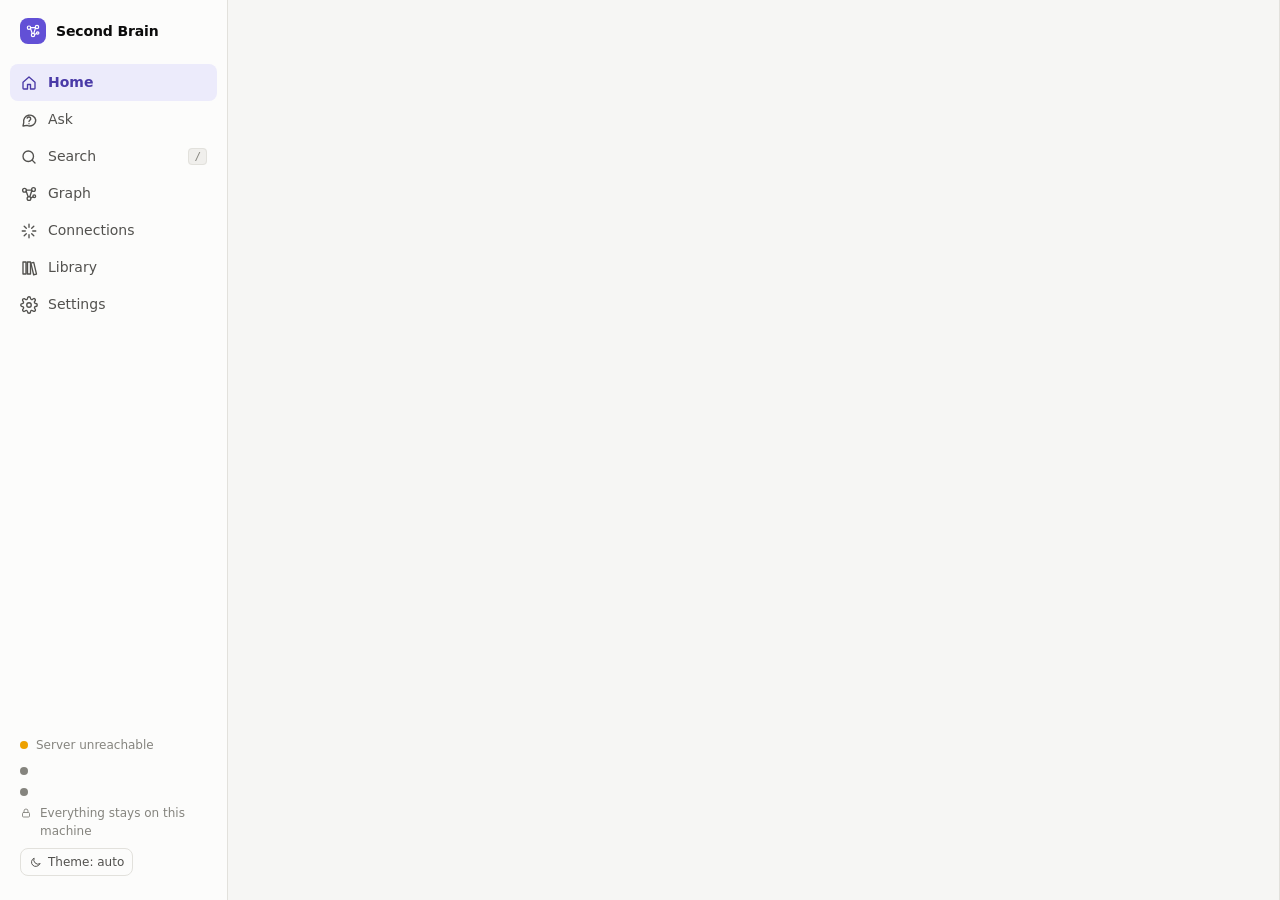
==== commit 0d7c4963: "Rename project to Second Brain Co-Authored-By: Claude Opus 5.5 <noreply@anthropic.com> Claude-Sessio" ====
--- a/secondbrain/static/index.html
+++ b/secondbrain/static/index.html
@@ -3,7 +3,7 @@
 <head>
 <meta charset="utf-8">
 <meta name="viewport" content="width=device-width, initial-scale=1">
-<title>Second Brain OS</title>
+<title>Second Brain</title>
 <link rel="icon" href="data:image/svg+xml,<svg xmlns='http://www.w3.org/2000/svg' viewBox='0 0 32 32'><rect width='32' height='32' rx='8' fill='%236250d6'/><g fill='none' stroke='white' stroke-width='2.4' stroke-linecap='round'><circle cx='10' cy='11' r='3'/><circle cx='22' cy='10' r='3'/><circle cx='16' cy='22' r='3'/><path d='M12.6 12.4 14.6 19.4M19.6 12 17.4 19.3M13 10.8h6'/></g></svg>">
 <link rel="stylesheet" href="style.css">
 </head>
